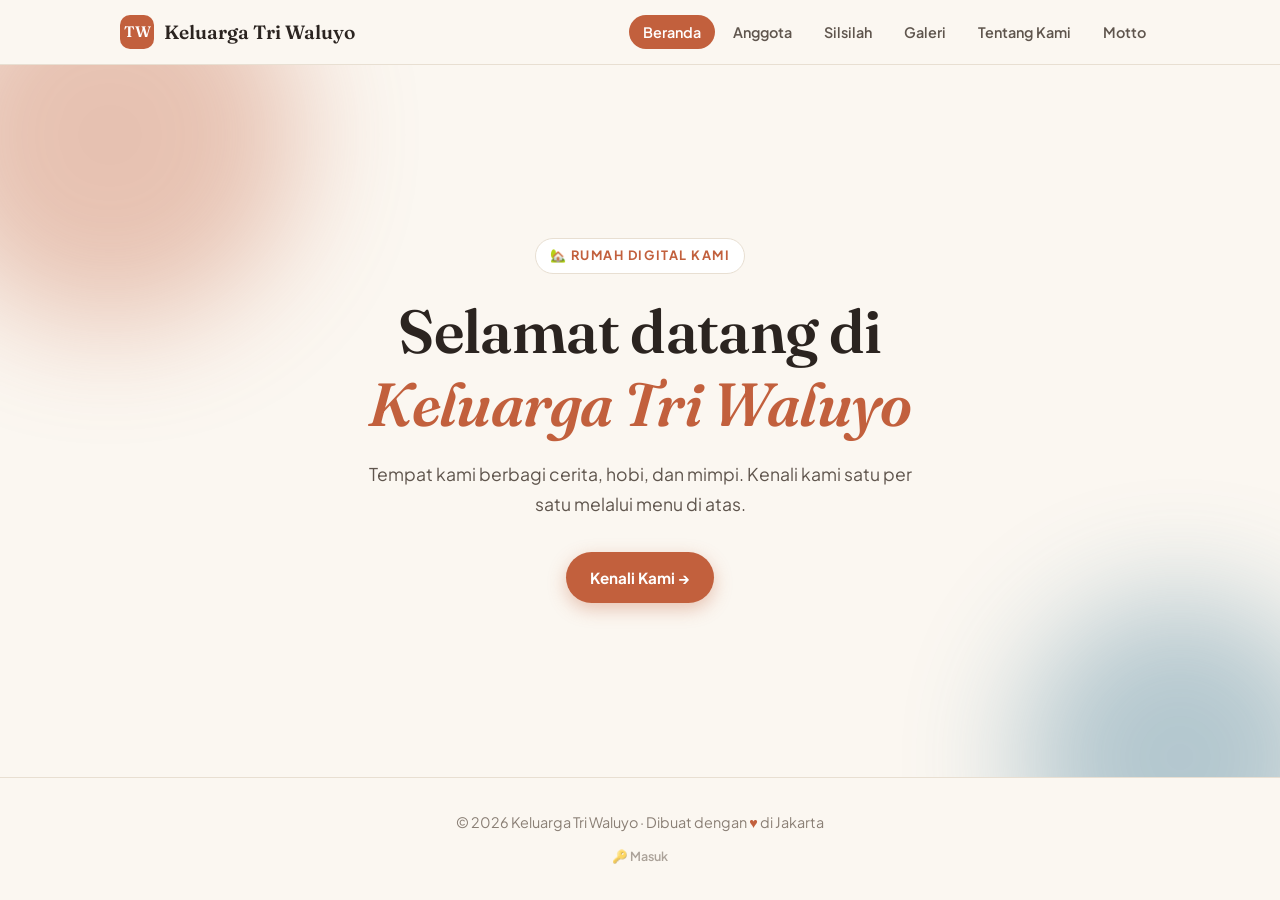
==== index.html @ af6674bd "Add files via upload" ====
<!DOCTYPE html>
<html lang="id">
<head>
    <meta charset="UTF-8">
    <meta name="viewport" content="width=device-width, initial-scale=1.0">
    <title>Keluarga Tri Waluyo</title>
    <meta name="description" content="Rumah digital Keluarga Tri Waluyo — mengenal Ayah, Ibu, Sylda, dan Haidar.">
    <link rel="icon" href="data:image/svg+xml,<svg xmlns='http://www.w3.org/2000/svg' viewBox='0 0 100 100'><text y='.9em' font-size='90'>🏡</text></svg>">
    <link rel="preconnect" href="https://fonts.googleapis.com">
    <link rel="preconnect" href="https://fonts.gstatic.com" crossorigin>
    <link href="https://fonts.googleapis.com/css2?family=Fraunces:ital,opsz,wght@0,9..144,600;1,9..144,500&family=Plus+Jakarta+Sans:wght@400;600;700&display=swap" rel="stylesheet">
    <link rel="stylesheet" href="style.css?v=21">
    <script src="admin.js?v=1"></script>
</head>
<body>

    <nav class="nav">
        <div class="wrap">
            <a href="index.html" class="logo"><span class="logo-mark">TW</span> Keluarga Tri Waluyo</a>
            <ul class="nav-links">
                <li><a href="index.html" class="active" aria-current="page">Beranda</a></li>
                <li><a href="anggota.html">Anggota</a></li>
                <li><a href="silsilah.html">Silsilah</a></li>
                <li><a href="galeri.html">Galeri</a></li>
                <li><a href="tentang.html">Tentang Kami</a></li>
                <li><a href="motto.html">Motto</a></li>
            </ul>
        </div>
    </nav>

    <main class="page">
    <header class="hero">
        <div class="wrap">
            <span class="eyebrow">🏡 Rumah Digital Kami</span>
            <h1>Selamat datang di<br><em>Keluarga Tri Waluyo</em></h1>
            <p>Tempat kami berbagi cerita, hobi, dan mimpi. Kenali kami satu per satu melalui menu di atas.</p>
            <a href="anggota.html" class="btn">Kenali Kami →</a>
        </div>
    </header>
    </main>

    <footer>
        <div class="wrap">
            <p>&copy; 2026 Keluarga Tri Waluyo · Dibuat dengan <span class="heart">♥</span> di Jakarta</p>
        </div>
    </footer>

    <script src="script.js?v=6"></script>
</body>
</html>
---- style.css ----
/* ===== Keluarga Tri Waluyo — gaya bersama untuk semua halaman ===== */

:root {
    --bg: #fbf7f1;
    --bg-alt: #f3ece1;
    --card: #ffffff;
    --ink: #2b2420;
    --ink-soft: #5f554d;
    --muted: #8a7f75;
    --line: #e8dfd2;
    --brand: #c2603d;
    --brand-dark: #9e4a2c;
    --shadow: 0 1px 2px rgba(60, 40, 20, .05), 0 8px 24px rgba(60, 40, 20, .07);
    --shadow-lg: 0 2px 4px rgba(60, 40, 20, .06), 0 20px 40px rgba(60, 40, 20, .12);

    /* Warna khas tiap anggota */
    --ayah: #2f6f8f;
    --ibu: #c2603d;
    --anak1: #7a5bb5;
    --anak2: #3d8b5f;

    --radius: 20px;
    --serif: 'Fraunces', Georgia, serif;
    --sans: 'Plus Jakarta Sans', 'Segoe UI', sans-serif;
}

@media (prefers-color-scheme: dark) {
    :root {
        --bg: #1a1613;
        --bg-alt: #221d19;
        --card: #2a2420;
        --ink: #f3ece4;
        --ink-soft: #cfc4b8;
        --muted: #a0958a;
        --line: #3a322c;
        --brand: #e0825e;
        --brand-dark: #f09a78;
        --shadow: 0 1px 2px rgba(0, 0, 0, .3), 0 8px 24px rgba(0, 0, 0, .25);
        --shadow-lg: 0 2px 4px rgba(0, 0, 0, .3), 0 20px 40px rgba(0, 0, 0, .35);
        --ayah: #6fb3d4;
        --ibu: #e0825e;
        --anak1: #b39ae6;
        --anak2: #74c497;
    }
}

* { margin: 0; padding: 0; box-sizing: border-box; }

html { scroll-behavior: smooth; }

body {
    font-family: var(--sans);
    background: var(--bg);
    color: var(--ink-soft);
    line-height: 1.7;
    -webkit-font-smoothing: antialiased;
    min-height: 100vh; display: flex; flex-direction: column;
}
/* Footer selalu di bawah walau isi halaman pendek */
footer { margin-top: auto; }

img { max-width: 100%; display: block; }
[hidden] { display: none !important; }
a { color: inherit; }

h1, h2, h3 { font-family: var(--serif); color: var(--ink); line-height: 1.2; font-weight: 600; }

.wrap { max-width: 1080px; margin: 0 auto; padding: 0 20px; }

/* ---------- Navigasi ---------- */
.nav {
    position: sticky; top: 0; z-index: 10;
    background: color-mix(in srgb, var(--bg) 85%, transparent);
    backdrop-filter: blur(10px);
    -webkit-backdrop-filter: blur(10px);
    border-bottom: 1px solid var(--line);
}
.nav .wrap { display: flex; align-items: center; justify-content: space-between; height: 64px; gap: 16px; }
.logo { font-family: var(--serif); font-weight: 600; font-size: 1.2rem; color: var(--ink); text-decoration: none; display: flex; align-items: center; gap: 10px; }
.logo-mark {
    width: 34px; height: 34px; border-radius: 10px;
    background: var(--brand); color: #fff;
    display: grid; place-items: center; font-size: .95rem;
}
.nav-links { display: flex; gap: 4px; list-style: none; }
.nav-links a {
    text-decoration: none; font-size: .9rem; font-weight: 600; color: var(--ink-soft);
    padding: 8px 14px; border-radius: 999px; transition: background .2s, color .2s;
}
.nav-links a:hover { background: var(--bg-alt); color: var(--ink); }
.nav-links a.active { background: var(--brand); color: #fff; }
@media (prefers-color-scheme: dark) { .nav-links a.active { color: #1a1613; } }
@media (max-width: 820px) {
    .nav .wrap { flex-wrap: wrap; height: auto; padding-top: 12px; padding-bottom: 10px; gap: 8px; }
    .nav-links { width: 100%; justify-content: space-between; }
    .nav-links a { padding: 6px 10px; font-size: .85rem; }
}

/* ---------- Hero ---------- */
.hero { padding: 88px 0 72px; text-align: center; position: relative; overflow: hidden; }
.hero::before, .hero::after {
    content: ""; position: absolute; border-radius: 50%; filter: blur(60px); opacity: .35; z-index: -1;
}
.hero::before { width: 380px; height: 380px; background: var(--ibu); top: -120px; left: -80px; }
.hero::after { width: 320px; height: 320px; background: var(--ayah); bottom: -140px; right: -60px; }
.eyebrow {
    display: inline-block; font-size: .8rem; font-weight: 700; letter-spacing: .12em; text-transform: uppercase;
    color: var(--brand); background: var(--card); border: 1px solid var(--line);
    padding: 6px 14px; border-radius: 999px; margin-bottom: 22px;
}
.hero h1 { font-size: clamp(2.2rem, 6vw, 3.8rem); margin-bottom: 18px; letter-spacing: -.01em; }
.hero h1 em { font-style: italic; color: var(--brand); }
.hero p { max-width: 560px; margin: 0 auto 32px; font-size: 1.1rem; }

.btn {
    display: inline-flex; align-items: center; gap: 8px;
    background: var(--brand); color: #fff; text-decoration: none; font-weight: 700; font-size: .95rem;
    padding: 13px 24px; border-radius: 999px; transition: transform .2s, background .2s, box-shadow .2s;
    box-shadow: 0 6px 18px color-mix(in srgb, var(--brand) 35%, transparent);
}
.btn:hover { background: var(--brand-dark); transform: translateY(-2px); }
.btn-ghost {
    background: transparent; color: var(--ink); border: 1px solid var(--line); box-shadow: none;
}
.btn-ghost:hover { background: var(--card); }

/* ---------- Halaman per menu ---------- */
.page { flex: 1; display: flex; flex-direction: column; }
.page > section, .page > .hero { flex: 1; }
.page > section { padding: 72px 0; }
.page > section#motto, .page > .hero { display: flex; align-items: center; padding: 96px 0; }
.page > section#motto > .wrap, .page > .hero > .wrap { width: 100%; }
.page > .about { border-bottom: 0; }

/* ---------- Section umum ---------- */
section { padding: 64px 0; }
.section-head { text-align: center; margin-bottom: 44px; }
.section-head h2 { font-size: clamp(1.7rem, 4vw, 2.4rem); margin-bottom: 10px; }
.section-head p { max-width: 520px; margin: 0 auto; }

/* ---------- Kartu anggota ---------- */
.members { display: grid; grid-template-columns: repeat(4, 1fr); gap: 20px; }
@media (max-width: 960px) { .members { grid-template-columns: repeat(2, 1fr); } }
@media (max-width: 520px) { .members { grid-template-columns: 1fr; } }
.member {
    --c: var(--brand);
    background: var(--card); border: 1px solid var(--line); border-radius: var(--radius);
    padding: 30px 22px 26px; text-align: center; text-decoration: none;
    box-shadow: var(--shadow); transition: transform .25s, box-shadow .25s;
    position: relative; overflow: hidden; display: flex; flex-direction: column; align-items: center;
}
.member::before {
    content: ""; position: absolute; inset: 0 0 auto 0; height: 86px;
    background: color-mix(in srgb, var(--c) 14%, transparent);
}
.member:hover { transform: translateY(-6px); box-shadow: var(--shadow-lg); }
.member.ayah { --c: var(--ayah); }
.member.ibu { --c: var(--ibu); }
.member.anak1 { --c: var(--anak1); }
.member.anak2 { --c: var(--anak2); }

.avatar {
    position: relative; width: 104px; height: 104px; border-radius: 50%;
    background: color-mix(in srgb, var(--c) 22%, var(--card));
    border: 4px solid var(--card); box-shadow: 0 0 0 2px var(--c);
    display: grid; place-items: center; font-size: 2.8rem; overflow: hidden; margin-bottom: 18px;
}
.avatar img { width: 100%; height: 100%; object-fit: cover; object-position: top; }
.role {
    font-size: .75rem; font-weight: 700; letter-spacing: .1em; text-transform: uppercase;
    color: var(--c); margin-bottom: 6px;
}
.member h3 { font-size: 1.2rem; margin-bottom: 10px; }
.member p { font-size: .9rem; margin-bottom: 18px; flex: 1; }
.member .more { font-size: .88rem; font-weight: 700; color: var(--c); }
.member:hover .more { text-decoration: underline; }

/* ---------- Tentang & nilai ---------- */
.about { background: var(--bg-alt); border-top: 1px solid var(--line); border-bottom: 1px solid var(--line); }
.values { display: grid; grid-template-columns: repeat(auto-fit, minmax(220px, 1fr)); gap: 20px; }
.value {
    background: var(--card); border: 1px solid var(--line); border-radius: var(--radius);
    padding: 26px; box-shadow: var(--shadow);
}
.value .ico { font-size: 1.8rem; margin-bottom: 12px; }
.value h3 { font-size: 1.15rem; margin-bottom: 6px; }
.value p { font-size: .93rem; }

/* ---------- Kutipan ---------- */
.quote {
    max-width: 760px; margin: 0 auto; text-align: center;
}
.quote blockquote {
    font-family: var(--serif); font-style: italic; color: var(--ink);
    font-size: clamp(1.4rem, 3.5vw, 2rem); line-height: 1.4;
}
.quote blockquote::before { content: "“"; display: block; font-size: 4rem; line-height: .6; color: var(--brand); margin-bottom: 8px; }
.quote cite { display: block; margin-top: 16px; font-style: normal; font-weight: 600; color: var(--muted); }

/* ---------- Footer ---------- */
footer { border-top: 1px solid var(--line); padding: 32px 0; text-align: center; font-size: .9rem; color: var(--muted); }
footer .heart { color: var(--brand); }

/* ---------- Halaman profil ---------- */
.profile-hero { padding: 48px 0 0; }
.back {
    display: inline-flex; align-items: center; gap: 6px; text-decoration: none;
    font-weight: 600; font-size: .9rem; color: var(--muted); margin-bottom: 28px;
}
.back:hover { color: var(--ink); }

.profile {
    --c: var(--brand);
    background: var(--card); border: 1px solid var(--line); border-radius: 28px;
    box-shadow: var(--shadow-lg); overflow: hidden;
    display: grid; grid-template-columns: 320px 1fr;
}
.profile.ayah { --c: var(--ayah); }
.profile.ibu { --c: var(--ibu); }
.profile.anak1 { --c: var(--anak1); }
.profile.anak2 { --c: var(--anak2); }

.profile-side {
    background: color-mix(in srgb, var(--c) 14%, var(--card));
    padding: 40px 28px; text-align: center;
    display: flex; flex-direction: column; align-items: center; justify-content: center;
}
.profile-side .avatar { width: 180px; height: 180px; font-size: 5rem; margin-bottom: 22px; }
.profile-side h1 { font-size: 1.6rem; margin-bottom: 8px; }
.tag {
    display: inline-block; background: var(--c); color: #fff; font-size: .78rem; font-weight: 700;
    letter-spacing: .08em; text-transform: uppercase; padding: 5px 14px; border-radius: 999px;
}
@media (prefers-color-scheme: dark) { .tag { color: #1a1613; } }

.profile-main { padding: 40px; }
.profile-main h2 { font-size: 1.3rem; margin-bottom: 18px; }
.facts { list-style: none; display: grid; gap: 14px; margin-bottom: 30px; }
.facts li {
    display: grid; grid-template-columns: 44px 1fr; gap: 14px; align-items: start;
    padding: 14px; border-radius: 14px; background: var(--bg);
    border: 1px solid var(--line);
}
.facts .fi {
    width: 44px; height: 44px; border-radius: 12px; display: grid; place-items: center; font-size: 1.3rem;
    background: color-mix(in srgb, var(--c) 16%, var(--card));
}
.facts strong { display: block; color: var(--ink); font-size: .8rem; letter-spacing: .06em; text-transform: uppercase; margin-bottom: 2px; }
.facts span { font-size: .97rem; }

.chips { display: flex; flex-wrap: wrap; gap: 8px; margin-bottom: 30px; }
.chip {
    font-size: .88rem; font-weight: 600; padding: 7px 14px; border-radius: 999px;
    border: 1px solid color-mix(in srgb, var(--c) 40%, var(--line));
    color: var(--ink); background: color-mix(in srgb, var(--c) 8%, var(--card));
}

.profile-quote {
    border-left: 4px solid var(--c); padding: 6px 0 6px 18px;
    font-family: var(--serif); font-style: italic; font-size: 1.15rem; color: var(--ink);
}

/* Navigasi antar profil */
.siblings { padding: 40px 0 64px; }
.siblings h2 { font-size: 1.1rem; text-align: center; margin-bottom: 18px; }
.sib-list { display: flex; flex-wrap: wrap; justify-content: center; gap: 12px; }
.sib {
    --c: var(--brand);
    display: flex; align-items: center; gap: 10px; text-decoration: none;
    background: var(--card); border: 1px solid var(--line); border-radius: 999px;
    padding: 6px 18px 6px 6px; font-weight: 600; font-size: .9rem; color: var(--ink);
    transition: border-color .2s, transform .2s;
}
.sib:hover { border-color: var(--c); transform: translateY(-2px); }
.sib .mini {
    width: 36px; height: 36px; border-radius: 50%; display: grid; place-items: center; overflow: hidden;
    background: color-mix(in srgb, var(--c) 20%, var(--card)); font-size: 1.1rem;
}
.sib .mini img { width: 100%; height: 100%; object-fit: cover; object-position: top; }
.sib.ayah { --c: var(--ayah); }
.sib.ibu { --c: var(--ibu); }
.sib.anak1 { --c: var(--anak1); }
.sib.anak2 { --c: var(--anak2); }

@media (max-width: 760px) {
    .profile { grid-template-columns: 1fr; }
    .profile-main { padding: 28px 22px; }
    .profile-side { padding: 36px 22px; }
    .profile-side .avatar { width: 150px; height: 150px; }
}

/* Animasi muncul */
.reveal { opacity: 0; transform: translateY(18px); transition: opacity .6s ease, transform .6s ease; }
.reveal.show { opacity: 1; transform: none; }
@media (prefers-reduced-motion: reduce) {
    .reveal { opacity: 1; transform: none; transition: none; }
    html { scroll-behavior: auto; }
}

/* ---------- Galeri ---------- */
.gallery { display: grid; grid-template-columns: repeat(auto-fill, minmax(280px, 1fr)); gap: 22px; }
.photo {
    background: var(--card); border: 1px solid var(--line); border-radius: var(--radius);
    overflow: hidden; box-shadow: var(--shadow); cursor: zoom-in;
    transition: transform .25s, box-shadow .25s;
}
.photo:hover { transform: translateY(-4px); box-shadow: var(--shadow-lg); }
.photo img { width: 100%; aspect-ratio: 4 / 3; object-fit: cover; background: var(--bg-alt); }
.photo figcaption { padding: 16px 18px 18px; display: grid; gap: 4px; }
.photo strong { font-family: var(--serif); font-size: 1.15rem; color: var(--ink); font-weight: 600; }
.photo .when { font-size: .85rem; font-weight: 600; color: var(--brand); }
.photo .story { font-size: .92rem; }

/* Foto belum diunggah */
.photo.kosong { cursor: default; }
.photo.kosong img { display: none; }
.photo.kosong::before {
    content: "📷  Foto belum diunggah"; display: grid; place-items: center;
    aspect-ratio: 4 / 3; font-size: .9rem; font-weight: 600; color: var(--muted);
    background: repeating-linear-gradient(45deg, var(--bg-alt) 0 12px, var(--bg) 12px 24px);
    border-bottom: 1px solid var(--line);
}

/* Lightbox */
.lightbox {
    position: fixed; inset: 0; z-index: 50; background: rgba(15, 12, 10, .92);
    display: flex; align-items: center; justify-content: center; gap: 12px; padding: 20px;
}
.lightbox[hidden] { display: none; }
.lightbox figure { max-width: min(1000px, 100%); text-align: center; }
.lightbox img { max-height: 78vh; width: auto; margin: 0 auto; border-radius: 12px; }
.lightbox figcaption { color: #f3ece4; margin-top: 14px; font-size: .95rem; }
.lightbox figcaption strong { font-family: var(--serif); font-size: 1.2rem; display: block; }
.lightbox button {
    background: rgba(255, 255, 255, .12); color: #fff; border: 0; cursor: pointer;
    width: 44px; height: 44px; border-radius: 50%; font-size: 1.5rem; line-height: 1; flex-shrink: 0;
}
.lightbox button:hover { background: rgba(255, 255, 255, .25); }
.lightbox .lb-close { position: absolute; top: 16px; right: 16px; font-size: 1.1rem; }
@media (max-width: 640px) {
    .lightbox .lb-prev, .lightbox .lb-next { position: absolute; bottom: 20px; }
    .lightbox .lb-prev { left: calc(50% - 56px); }
    .lightbox .lb-next { right: calc(50% - 56px); }
}

/* Menu HP: 5 menu, bisa digeser ke samping bila tidak muat */
.logo, .nav-links a { white-space: nowrap; }
@media (max-width: 820px) {
    .nav-links { overflow-x: auto; justify-content: flex-start; scrollbar-width: none; }
    .nav-links::-webkit-scrollbar { display: none; }
    .nav-links a { white-space: nowrap; }
}
@media (max-width: 420px) {
    .nav .wrap { padding-left: 14px; padding-right: 14px; }
    .nav-links { justify-content: space-between; gap: 0; }
    .nav-links a { padding: 6px 7px; font-size: .78rem; }
}

/* ---------- Tambah foto galeri ---------- */
.gallery-bar { display: flex; justify-content: center; margin: -16px 0 32px; }
.gallery-bar .btn { border: 0; cursor: pointer; font-family: inherit; }
.gallery-empty {
    text-align: center; padding: 48px 20px; border: 2px dashed var(--line); border-radius: var(--radius);
    color: var(--muted);
}
.modal {
    position: fixed; inset: 0; z-index: 60; background: rgba(15, 12, 10, .7);
    display: flex; align-items: flex-start; justify-content: center; padding: 32px 16px; overflow-y: auto;
}
.modal[hidden] { display: none; }
.modal-card {
    position: relative; width: 100%; max-width: 520px; background: var(--card); color: var(--ink-soft);
    border: 1px solid var(--line); border-radius: var(--radius); padding: 28px 24px 24px;
    box-shadow: var(--shadow-lg); display: grid; gap: 14px;
}
.modal-card h2 { font-size: 1.4rem; margin-bottom: 4px; }
.modal-x {
    position: absolute; top: 14px; right: 14px; width: 36px; height: 36px; border-radius: 50%;
    border: 0; background: var(--bg-alt); color: var(--ink); cursor: pointer; font-size: 1rem;
}
.modal-card label { display: grid; gap: 6px; font-size: .85rem; font-weight: 600; color: var(--ink); }
.modal-card input, .modal-card textarea {
    font: inherit; font-weight: 400; font-size: .95rem; color: var(--ink);
    background: var(--bg); border: 1px solid var(--line); border-radius: 12px; padding: 10px 12px; width: 100%;
}
.modal-card input:focus, .modal-card textarea:focus { outline: 2px solid var(--brand); outline-offset: 1px; border-color: transparent; }
.modal-card textarea { resize: vertical; }
.row2 { display: grid; grid-template-columns: 1fr 1fr; gap: 12px; }
@media (max-width: 420px) { .row2 { grid-template-columns: 1fr; } }

.pick {
    position: relative; display: grid !important; place-items: center; min-height: 170px; cursor: pointer;
    border: 2px dashed var(--line); border-radius: 14px; background: var(--bg); overflow: hidden;
    color: var(--muted) !important; transition: border-color .2s;
}
.pick:hover { border-color: var(--brand); }
.pick input { position: absolute; inset: 0; opacity: 0; cursor: pointer; }
.pick img { width: 100%; max-height: 280px; object-fit: contain; }

.modal-card details { border: 1px solid var(--line); border-radius: 12px; padding: 10px 12px; background: var(--bg); }
.modal-card summary { cursor: pointer; font-size: .88rem; font-weight: 600; color: var(--ink); }
#kunci-status { font-weight: 400; color: var(--muted); }
.modal-card details[open] { display: grid; gap: 8px; }
.hint { font-size: .82rem; color: var(--muted); }
.link { background: none; border: 0; color: var(--brand); font: inherit; font-size: .82rem; cursor: pointer; justify-self: start; padding: 0; }

.pesan { font-size: .88rem; min-height: 1.2em; }
.pesan.error { color: #d9534f; }
.modal-actions { display: flex; justify-content: flex-end; gap: 10px; }
.modal-actions .btn { border: 0; cursor: pointer; font-family: inherit; }
.modal-actions .btn-ghost { border: 1px solid var(--line); }
.btn:disabled { opacity: .6; cursor: wait; transform: none; }

/* ---------- Album & unggah banyak foto ---------- */
.photo .cover { position: relative; }
.photo .count {
    position: absolute; right: 10px; bottom: 10px; background: rgba(15, 12, 10, .75); color: #fff;
    font-size: .78rem; font-weight: 700; padding: 4px 10px; border-radius: 999px;
}
.lightbox.single .lb-prev, .lightbox.single .lb-next { visibility: hidden; }
.lb-num { display: inline-block; margin-left: 8px; padding: 1px 8px; border-radius: 999px; background: rgba(255, 255, 255, .15); font-size: .8rem; }

.modal-card select {
    font: inherit; font-weight: 400; font-size: .95rem; color: var(--ink);
    background: var(--bg); border: 1px solid var(--line); border-radius: 12px; padding: 10px 12px; width: 100%;
}
.info-baru { display: grid; gap: 14px; }
.pick { text-align: center; }
.pick small { font-weight: 400; color: var(--muted); }
.pick.kecil { min-height: 54px; }
.thumbs { display: grid; grid-template-columns: repeat(auto-fill, minmax(78px, 1fr)); gap: 8px; }
.thumbs:empty { display: none; }
.thumb { position: relative; aspect-ratio: 1; border-radius: 10px; overflow: hidden; background: var(--bg-alt); }
.thumb img { width: 100%; height: 100%; object-fit: cover; }
.thumb button {
    position: absolute; top: 4px; right: 4px; width: 24px; height: 24px; border-radius: 50%; border: 0;
    background: rgba(15, 12, 10, .7); color: #fff; font-size: .7rem; cursor: pointer;
}
.thumb span {
    position: absolute; left: 4px; bottom: 4px; background: var(--brand); color: #fff;
    font-size: .65rem; font-weight: 700; padding: 1px 6px; border-radius: 999px;
}
#progres { width: 100%; height: 8px; accent-color: var(--brand); }

/* Tombol hapus di tampilan album */
.lb-tools { display: flex; justify-content: center; gap: 8px; margin-top: 12px; flex-wrap: wrap; }
.lightbox .lb-tools button {
    width: auto; height: auto; border-radius: 999px; padding: 7px 14px;
    font: 600 .82rem var(--sans); background: rgba(217, 83, 79, .2); color: #ffb4b0;
}
.lightbox .lb-tools button:hover { background: rgba(217, 83, 79, .4); color: #fff; }
.lightbox .lb-tools button:disabled { opacity: .5; cursor: wait; }

/* ---------- Ganti foto profil ---------- */
.ganti-foto {
    margin-top: 14px; font: 600 .82rem var(--sans); color: var(--ink-soft); cursor: pointer;
    background: color-mix(in srgb, var(--card) 70%, transparent); border: 1px solid var(--line);
    padding: 6px 14px; border-radius: 999px; transition: border-color .2s, color .2s;
}
.ganti-foto:hover { border-color: var(--c); color: var(--ink); }
.crop { display: grid; place-items: center; }
.crop canvas {
    width: 260px; height: 260px; max-width: 100%; border-radius: 50%; cursor: grab; touch-action: none;
    box-shadow: 0 0 0 4px var(--card), 0 0 0 6px var(--brand);
}
.crop canvas:active { cursor: grabbing; }
.zoom:not([hidden]) { display: flex !important; align-items: center; gap: 10px; }
.zoom input { flex: 1; accent-color: var(--brand); padding: 0; border: 0; background: none; }
.kunci-status { font-weight: 400; color: var(--muted); }

/* Menu HP: 6 menu dibuat 2 baris */
@media (max-width: 520px) {
    .nav-links { flex-wrap: wrap; justify-content: center; overflow: visible; gap: 2px 0; }
    .nav-links li { flex: 0 0 33.333%; text-align: center; }
    .nav-links a { display: block; }
}

/* ---------- Silsilah: pohon keturunan ---------- */
.tree-bar { display: grid; justify-items: center; gap: 8px; margin: -12px 0 28px; }
.tree-bar .btn { cursor: pointer; font-family: inherit; }
.tree-bar .btn[aria-pressed="true"] { background: var(--brand); color: #fff; border-color: transparent; }
.ft-blok { margin-bottom: 36px; }
.ft-blok h3 { text-align: center; font-size: 1.15rem; margin-bottom: 4px; }
.ft-scroll { overflow-x: auto; padding: 16px 4px 8px; -webkit-overflow-scrolling: touch; }

/* Garis pohon (ul/li): semua garis tegak tepat di tengah (50% - 1px) */
.ft, .ft ul { --tl: color-mix(in srgb, var(--brand) 45%, var(--line)); list-style: none; display: flex; justify-content: center; }
.ft { min-width: max-content; margin: 0 auto; }
.ft ul { padding-top: 24px; position: relative; }
.ft ul::before { content: ""; position: absolute; top: 0; left: calc(50% - 1px); height: 24px; border-left: 2px solid var(--tl); }
.ft li { position: relative; padding: 24px 8px 0; display: flex; flex-direction: column; align-items: center; }
.ft li::before, .ft li::after {
    content: ""; position: absolute; top: 0; height: 24px; border-top: 2px solid var(--tl);
}
.ft li::before { left: 0; right: calc(50% - 1px); }
.ft li::after { left: calc(50% - 1px); right: 0; border-left: 2px solid var(--tl); }
/* Anak pertama & terakhir: garis mendatar hanya ke arah tengah */
.ft li:first-child::before, .ft li:last-child::after { border: 0; }
.ft li:last-child::before { border-right: 2px solid var(--tl); border-top-right-radius: 8px; }
.ft li:first-child::after { border-top-left-radius: 8px; }
/* Anak tunggal: cukup satu garis lurus dari atas */
.ft li:only-child { padding-top: 0; }
.ft li:only-child::before, .ft li:only-child::after { display: none; }
.ft > li { padding-top: 0; }
.ft > li::before, .ft > li::after { display: none; }

.fam {
    display: flex; align-items: center; gap: 4px; padding: 6px;
    background: var(--bg-alt); border: 1px solid var(--line); border-radius: 18px; position: relative; z-index: 1;
}
.fam-ring { font-size: .85rem; }
.pc {
    width: 116px; display: flex; flex-direction: column; align-items: center; gap: 2px; padding: 10px 6px;
    background: var(--card); border: 1px solid var(--line); border-radius: 14px; cursor: pointer;
    font-family: inherit; color: inherit; transition: transform .15s, border-color .15s;
}
.pc:hover { transform: translateY(-2px); border-color: var(--brand); }
.pc-ava {
    width: 52px; height: 52px; border-radius: 50%; overflow: hidden; display: grid; place-items: center; font-size: 1.5rem;
    margin-bottom: 4px; background: color-mix(in srgb, var(--c) 18%, var(--card)); box-shadow: 0 0 0 2px var(--c);
}
.pc-l { --c: var(--ayah); } .pc-p { --c: var(--ibu); }
.pc-ava img { width: 100%; height: 100%; object-fit: cover; object-position: top; }
.pc-nama { font-family: var(--serif); font-weight: 600; color: var(--ink); font-size: .85rem; line-height: 1.25; text-align: center; }
.pc-ket { font-size: .7rem; color: var(--muted); text-align: center; line-height: 1.3; }
body.kelola .pc { border-style: dashed; border-color: var(--brand); }

/* Detail & formulir */
.detail-card { text-align: center; justify-items: center; }
.detail-ava {
    width: 140px; height: 140px; border-radius: 50%; overflow: hidden; display: grid; place-items: center;
    font-size: 4rem; background: var(--bg-alt); box-shadow: 0 0 0 4px var(--card), 0 0 0 6px var(--brand);
}
.detail-ava img { width: 100%; height: 100%; object-fit: cover; object-position: top; }
.d-ket { color: var(--muted); margin-top: -8px; }
.d-ket:empty { display: none; }
.d-rel { list-style: none; display: grid; gap: 4px; font-size: .92rem; }
.d-rel strong { color: var(--ink); margin-right: 4px; }
.d-rel .link { font-size: .92rem; }
.d-aksi { display: flex; flex-wrap: wrap; justify-content: center; gap: 8px; padding-top: 6px; border-top: 1px solid var(--line); width: 100%; }
.d-aksi .btn { padding: 8px 14px; font-size: .85rem; cursor: pointer; font-family: inherit; }
.d-aksi .hapus { color: #d9534f; }
.foto-pick { display: flex !important; align-items: center; gap: 14px; min-height: 0; padding: 12px; text-align: left; }
.foto-prev {
    width: 64px; height: 64px; border-radius: 50%; overflow: hidden; display: grid; place-items: center; font-size: 1.6rem;
    background: var(--bg-alt); flex-shrink: 0;
}
.foto-prev img { width: 100%; height: 100%; object-fit: cover; object-position: top; }
@media (max-width: 520px) { .pc { width: 100px; } .pc-ava { width: 44px; height: 44px; } }
/* Pohon lebar memakai seluruh lebar layar */
.ft-scroll { width: 100vw; margin-left: calc(50% - 50vw); padding-left: 16px; padding-right: 16px; }
.ft-geser { text-align: center; font-size: .78rem; color: var(--muted); margin-top: 2px; }
.page { overflow-x: clip; }

/* Status pernikahan & almarhum di silsilah */
.pc { position: relative; }
.pc-tag {
    position: absolute; top: -9px; left: 50%; transform: translateX(-50%); white-space: nowrap;
    font-size: .62rem; font-weight: 700; letter-spacing: .03em; padding: 1px 8px; border-radius: 999px;
    background: var(--c); color: #fff;
}
@media (prefers-color-scheme: dark) { .pc-tag { color: #1a1613; } }
.pc-tag-cerai { background: var(--muted); }
.pc-wafat { font-size: .68rem; font-weight: 600; color: var(--muted); }
.pc-alm .pc-ava { filter: grayscale(.85); opacity: .85; }
.pc-alm .pc-ava { box-shadow: 0 0 0 2px var(--muted); }
.fam-nikah { background: transparent; border-style: dashed; }
.d-rel small { color: var(--muted); }

.modal-card fieldset.f-nikah { border: 1px solid var(--line); border-radius: 14px; padding: 8px 12px 12px; display: grid; gap: 8px; }
.modal-card .f-nikah legend { font-size: .85rem; font-weight: 600; color: var(--ink); padding: 0 6px; }
.nikah-baris { display: grid; grid-template-columns: 1fr auto auto; gap: 8px; align-items: center; }
.nikah-nama { font-size: .9rem; color: var(--ink); overflow: hidden; text-overflow: ellipsis; white-space: nowrap; }
.modal-card .nikah-baris select { width: auto; padding: 8px 10px; }
.modal-card .nikah-ke { display: flex !important; align-items: center; gap: 4px; font-weight: 400; color: var(--muted); }
.modal-card .nikah-ke input { width: 56px; padding: 8px; }

/* Foto berjalan di sampul album */
.photo .cover { aspect-ratio: 4 / 3; overflow: hidden; background: var(--bg-alt); }
.photo .cover .slide {
    position: absolute; inset: 0; width: 100%; height: 100%; aspect-ratio: auto; object-fit: cover;
    opacity: 0; transition: opacity .9s ease, transform 4s ease;
}
.photo .cover .slide.on { opacity: 1; }
.photo .cover.berjalan .slide.on { transform: scale(1.04); }
.photo .dots {
    position: absolute; left: 12px; bottom: 14px; display: flex; gap: 5px; z-index: 1;
}
.photo .dots i { width: 6px; height: 6px; border-radius: 50%; background: rgba(255, 255, 255, .5); transition: background .3s, width .3s; }
.photo .dots i.on { background: #fff; width: 16px; border-radius: 999px; }
.photo .count { z-index: 1; }
@media (prefers-reduced-motion: reduce) { .photo .cover .slide { transition: none; } .photo .cover.berjalan .slide.on { transform: none; } }

/* Ubah profil */
.profil-aksi { display: flex; flex-wrap: wrap; justify-content: center; gap: 8px; margin-top: 6px; }
.facts .kosong { color: var(--muted); font-style: italic; }
.modal-card fieldset.f-fakta { border: 1px solid var(--line); border-radius: 14px; padding: 8px 12px 12px; display: grid; gap: 8px; }
.modal-card .f-fakta legend { font-size: .85rem; font-weight: 600; color: var(--ink); padding: 0 6px; }
.fakta-isi { display: grid; gap: 8px; }
.fakta-baris { display: grid; grid-template-columns: 44px 1.3fr 1.7fr 30px; gap: 6px; align-items: center; }
.modal-card .fakta-baris input { padding: 8px 10px; }
.modal-card .fakta-baris input[data-f=ikon] { text-align: center; padding: 8px 4px; }
.fakta-baris button { width: 30px; height: 30px; border-radius: 50%; border: 0; background: var(--bg-alt); color: var(--muted); cursor: pointer; }
.fakta-baris button:hover { color: #d9534f; }
@media (max-width: 520px) {
    .fakta-baris { grid-template-columns: 44px 1fr 30px; padding-bottom: 8px; border-bottom: 1px dashed var(--line); }
    .fakta-baris button { grid-row: 1; grid-column: 3; }
    .fakta-baris input[data-f=isi] { grid-column: 1 / -1; }
}

/* Mode keluarga: tombol ubah/tambah hanya untuk perangkat yang sudah masuk */
html:not(.admin) .khusus-admin { display: none !important; }
.kunci-link {
    margin-top: 10px; background: none; border: 0; font: 600 .78rem var(--sans); color: var(--muted);
    cursor: pointer; opacity: .7; padding: 4px 8px; border-radius: 999px;
}
.kunci-link:hover { opacity: 1; color: var(--ink); background: var(--bg-alt); }
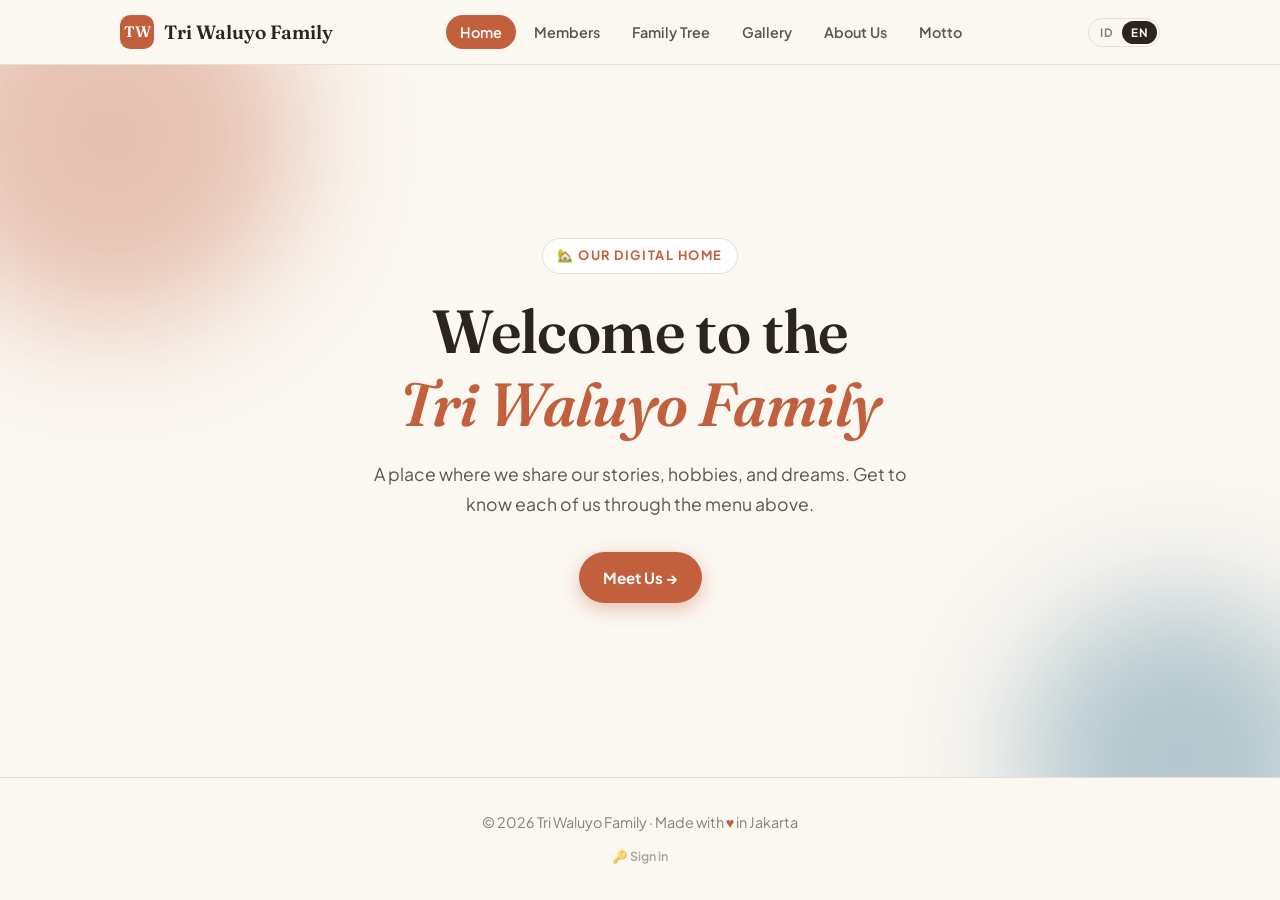
==== commit b2caebfc: "Add files via upload" ====
--- a/index.html
+++ b/index.html
@@ -9,7 +9,8 @@
     <link rel="preconnect" href="https://fonts.googleapis.com">
     <link rel="preconnect" href="https://fonts.gstatic.com" crossorigin>
     <link href="https://fonts.googleapis.com/css2?family=Fraunces:ital,opsz,wght@0,9..144,600;1,9..144,500&family=Plus+Jakarta+Sans:wght@400;600;700&display=swap" rel="stylesheet">
-    <link rel="stylesheet" href="style.css?v=21">
+    <link rel="stylesheet" href="style.css?v=22">
+    <script src="i18n.js?v=3"></script>
     <script src="admin.js?v=1"></script>
 </head>
 <body>
--- a/style.css
+++ b/style.css
@@ -615,3 +615,16 @@
     cursor: pointer; opacity: .7; padding: 4px 8px; border-radius: 999px;
 }
 .kunci-link:hover { opacity: 1; color: var(--ink); background: var(--bg-alt); }
+
+/* Pilihan bahasa ID / EN */
+.pilih-bahasa { display: flex; border: 1px solid var(--line); border-radius: 999px; padding: 2px; flex-shrink: 0; }
+.pilih-bahasa button {
+    font: 700 .72rem var(--sans); letter-spacing: .04em; color: var(--muted); background: none; border: 0;
+    padding: 4px 9px; border-radius: 999px; cursor: pointer;
+}
+.pilih-bahasa button.on { background: var(--ink); color: var(--bg); }
+@media (max-width: 820px) {
+    .nav .logo { margin-right: auto; }
+    .pilih-bahasa { order: 1; }
+    .nav-links { order: 2; }
+}
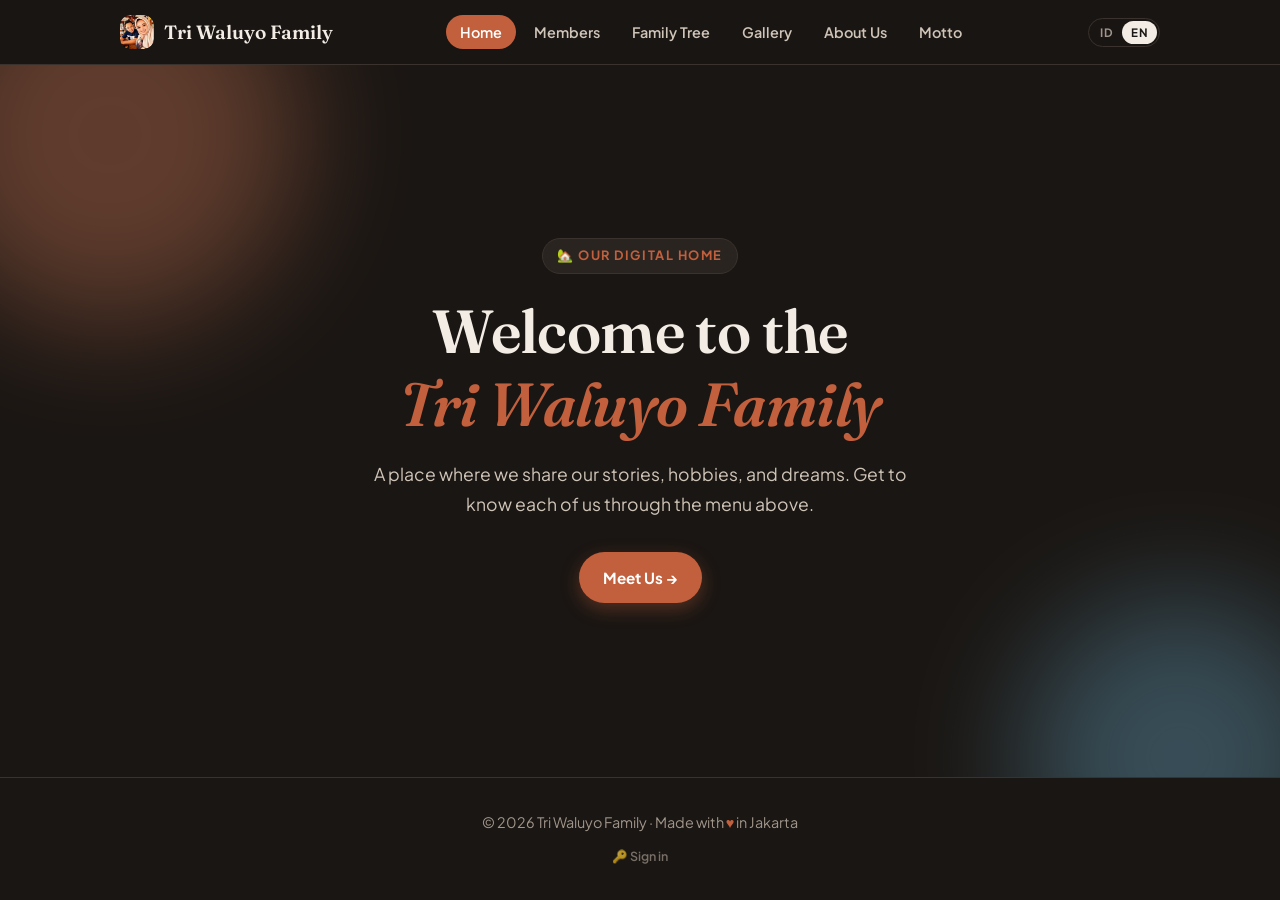
==== commit 768a3fe2: "Add files via upload" ====
--- a/index.html
+++ b/index.html
@@ -9,9 +9,11 @@
     <link rel="preconnect" href="https://fonts.googleapis.com">
     <link rel="preconnect" href="https://fonts.gstatic.com" crossorigin>
     <link href="https://fonts.googleapis.com/css2?family=Fraunces:ital,opsz,wght@0,9..144,600;1,9..144,500&family=Plus+Jakarta+Sans:wght@400;600;700&display=swap" rel="stylesheet">
-    <link rel="stylesheet" href="style.css?v=22">
-    <script src="i18n.js?v=3"></script>
+    <link rel="stylesheet" href="style.css?v=28">
+    <script src="i18n.js?v=8"></script>
     <script src="admin.js?v=1"></script>
+    <script src="github.js?v=2"></script>
+    <script src="pengaturan.js?v=2"></script>
 </head>
 <body>
 
--- a/style.css
+++ b/style.css
@@ -18,7 +18,11 @@
     --ibu: #c2603d;
     --anak1: #7a5bb5;
     --anak2: #3d8b5f;
-
+    --w5: #b83d6e;
+    --w6: #a07818;
+    --w7: #1f7a74;
+
+    --on-brand: #fff;   /* warna teks di atas warna utama / warna anggota */
     --radius: 20px;
     --serif: 'Fraunces', Georgia, serif;
     --sans: 'Plus Jakarta Sans', 'Segoe UI', sans-serif;
@@ -41,6 +45,10 @@
         --ibu: #e0825e;
         --anak1: #b39ae6;
         --anak2: #74c497;
+        --w5: #ec8fb4;
+        --w6: #e3bd5c;
+        --w7: #6cc9c0;
+        --on-brand: #1a1613;
     }
 }
 
@@ -79,7 +87,7 @@
 .logo { font-family: var(--serif); font-weight: 600; font-size: 1.2rem; color: var(--ink); text-decoration: none; display: flex; align-items: center; gap: 10px; }
 .logo-mark {
     width: 34px; height: 34px; border-radius: 10px;
-    background: var(--brand); color: #fff;
+    background: var(--brand); color: var(--on-brand);
     display: grid; place-items: center; font-size: .95rem;
 }
 .nav-links { display: flex; gap: 4px; list-style: none; }
@@ -88,8 +96,7 @@
     padding: 8px 14px; border-radius: 999px; transition: background .2s, color .2s;
 }
 .nav-links a:hover { background: var(--bg-alt); color: var(--ink); }
-.nav-links a.active { background: var(--brand); color: #fff; }
-@media (prefers-color-scheme: dark) { .nav-links a.active { color: #1a1613; } }
+.nav-links a.active { background: var(--brand); color: var(--on-brand); }
 @media (max-width: 820px) {
     .nav .wrap { flex-wrap: wrap; height: auto; padding-top: 12px; padding-bottom: 10px; gap: 8px; }
     .nav-links { width: 100%; justify-content: space-between; }
@@ -114,7 +121,7 @@
 
 .btn {
     display: inline-flex; align-items: center; gap: 8px;
-    background: var(--brand); color: #fff; text-decoration: none; font-weight: 700; font-size: .95rem;
+    background: var(--brand); color: var(--on-brand); text-decoration: none; font-weight: 700; font-size: .95rem;
     padding: 13px 24px; border-radius: 999px; transition: transform .2s, background .2s, box-shadow .2s;
     box-shadow: 0 6px 18px color-mix(in srgb, var(--brand) 35%, transparent);
 }
@@ -139,9 +146,11 @@
 .section-head p { max-width: 520px; margin: 0 auto; }
 
 /* ---------- Kartu anggota ---------- */
-.members { display: grid; grid-template-columns: repeat(4, 1fr); gap: 20px; }
-@media (max-width: 960px) { .members { grid-template-columns: repeat(2, 1fr); } }
-@media (max-width: 520px) { .members { grid-template-columns: 1fr; } }
+/* Kartu berukuran sama per kolom; baris yang tidak penuh (mis. 2 dari 4) berada di tengah */
+.members { display: flex; flex-wrap: wrap; justify-content: center; gap: 20px; }
+.members > .member { flex: 0 1 calc((100% - 60px) / 4); }
+@media (max-width: 960px) { .members > .member { flex-basis: calc((100% - 20px) / 2); } }
+@media (max-width: 520px) { .members > .member { flex-basis: 100%; } }
 .member {
     --c: var(--brand);
     background: var(--card); border: 1px solid var(--line); border-radius: var(--radius);
@@ -228,10 +237,9 @@
 .profile-side .avatar { width: 180px; height: 180px; font-size: 5rem; margin-bottom: 22px; }
 .profile-side h1 { font-size: 1.6rem; margin-bottom: 8px; }
 .tag {
-    display: inline-block; background: var(--c); color: #fff; font-size: .78rem; font-weight: 700;
+    display: inline-block; background: var(--c); color: var(--on-brand); font-size: .78rem; font-weight: 700;
     letter-spacing: .08em; text-transform: uppercase; padding: 5px 14px; border-radius: 999px;
 }
-@media (prefers-color-scheme: dark) { .tag { color: #1a1613; } }
 
 .profile-main { padding: 40px; }
 .profile-main h2 { font-size: 1.3rem; margin-bottom: 18px; }
@@ -298,7 +306,11 @@
 }
 
 /* ---------- Galeri ---------- */
-.gallery { display: grid; grid-template-columns: repeat(auto-fill, minmax(280px, 1fr)); gap: 22px; }
+/* Album berukuran sama per kolom; baris yang tidak penuh berada di tengah */
+.gallery { display: flex; flex-wrap: wrap; justify-content: center; gap: 22px; }
+.gallery > .photo { flex: 0 1 calc((100% - 44px) / 3); }
+@media (max-width: 860px) { .gallery > .photo { flex-basis: calc((100% - 22px) / 2); } }
+@media (max-width: 560px) { .gallery > .photo { flex-basis: 100%; } }
 .photo {
     background: var(--card); border: 1px solid var(--line); border-radius: var(--radius);
     overflow: hidden; box-shadow: var(--shadow); cursor: zoom-in;
@@ -437,7 +449,7 @@
     background: rgba(15, 12, 10, .7); color: #fff; font-size: .7rem; cursor: pointer;
 }
 .thumb span {
-    position: absolute; left: 4px; bottom: 4px; background: var(--brand); color: #fff;
+    position: absolute; left: 4px; bottom: 4px; background: var(--brand); color: var(--on-brand);
     font-size: .65rem; font-weight: 700; padding: 1px 6px; border-radius: 999px;
 }
 #progres { width: 100%; height: 8px; accent-color: var(--brand); }
@@ -478,7 +490,7 @@
 /* ---------- Silsilah: pohon keturunan ---------- */
 .tree-bar { display: grid; justify-items: center; gap: 8px; margin: -12px 0 28px; }
 .tree-bar .btn { cursor: pointer; font-family: inherit; }
-.tree-bar .btn[aria-pressed="true"] { background: var(--brand); color: #fff; border-color: transparent; }
+.tree-bar .btn[aria-pressed="true"] { background: var(--brand); color: var(--on-brand); border-color: transparent; }
 .ft-blok { margin-bottom: 36px; }
 .ft-blok h3 { text-align: center; font-size: 1.15rem; margin-bottom: 4px; }
 .ft-scroll { overflow-x: auto; padding: 16px 4px 8px; -webkit-overflow-scrolling: touch; }
@@ -557,9 +569,8 @@
 .pc-tag {
     position: absolute; top: -9px; left: 50%; transform: translateX(-50%); white-space: nowrap;
     font-size: .62rem; font-weight: 700; letter-spacing: .03em; padding: 1px 8px; border-radius: 999px;
-    background: var(--c); color: #fff;
-}
-@media (prefers-color-scheme: dark) { .pc-tag { color: #1a1613; } }
+    background: var(--c); color: var(--on-brand);
+}
 .pc-tag-cerai { background: var(--muted); }
 .pc-wafat { font-size: .68rem; font-weight: 600; color: var(--muted); }
 .pc-alm .pc-ava { filter: grayscale(.85); opacity: .85; }
@@ -628,3 +639,57 @@
     .pilih-bahasa { order: 1; }
     .nav-links { order: 2; }
 }
+
+/* ---------- Kelompok anggota & kelola ---------- */
+.member.w5 { --c: var(--w5); } .member.w6 { --c: var(--w6); } .member.w7 { --c: var(--w7); }
+.profile.w5 { --c: var(--w5); } .profile.w6 { --c: var(--w6); } .profile.w7 { --c: var(--w7); }
+.grup { margin-bottom: 48px; }
+.grup-head { text-align: center; margin-bottom: 22px; }
+.grup-head h3 { font-size: clamp(1.3rem, 3vw, 1.7rem); margin-bottom: 4px; }
+.grup-head p { color: var(--muted); }
+.grup-alat { display: flex; flex-wrap: wrap; justify-content: center; gap: 6px; margin-top: 12px; }
+.grup-alat .btn, .tree-actions .btn { padding: 7px 14px; font-size: .82rem; cursor: pointer; font-family: inherit; }
+.grup-alat .hapus { color: #d9534f; }
+.grup-kosong { text-align: center; color: var(--muted); padding: 24px; border: 2px dashed var(--line); border-radius: var(--radius); }
+.kartu-alat { position: absolute; top: 8px; right: 8px; display: flex; gap: 4px; z-index: 2; }
+.kartu-alat button {
+    width: 30px; height: 30px; border-radius: 50%; border: 1px solid var(--line); background: var(--card);
+    cursor: pointer; font-size: .78rem; display: grid; place-items: center; color: var(--ink);
+}
+.kartu-alat button:hover { border-color: var(--brand); }
+
+/* Pengaturan situs */
+.swatches { display: flex; flex-wrap: wrap; gap: 8px; }
+.sw {
+    width: 32px; height: 32px; border-radius: 50%; background: var(--w); cursor: pointer;
+    border: 2px solid var(--card); box-shadow: 0 0 0 1px var(--line);
+}
+.sw.on { box-shadow: 0 0 0 2px var(--ink); }
+.sw-lain {
+    position: relative; width: 32px; height: 32px; border-radius: 50%; display: grid !important; place-items: center;
+    border: 1px dashed var(--muted); color: var(--muted); cursor: pointer; overflow: hidden;
+}
+.sw-lain input { position: absolute; inset: 0; opacity: 0; cursor: pointer; }
+.pilih-latar { display: flex; flex-wrap: wrap; gap: 14px; }
+.modal-card .pilih-latar label { display: flex; align-items: center; gap: 6px; font-weight: 600; }
+.modal-card .pilih-latar input { width: auto; }
+.sib.w5 { --c: var(--w5); } .sib.w6 { --c: var(--w6); } .sib.w7 { --c: var(--w7); }
+.pu-catatan { margin-top: 10px; font-size: .78rem; }
+a.ganti-foto { text-decoration: none; display: inline-block; }
+.lightbox .lb-tools button.lb-ubah { background: rgba(255, 255, 255, .14); color: #f3ece4; }
+.lightbox .lb-tools button.lb-ubah:hover { background: rgba(255, 255, 255, .28); color: #fff; }
+
+/* Kelola halaman Tentang & Motto */
+.value, .quote { position: relative; }
+.bisa-kelola { outline: 2px dashed color-mix(in srgb, var(--brand) 45%, transparent); outline-offset: 6px; border-radius: var(--radius); }
+.daftar-motto { display: grid; gap: 56px; }
+.quote-kecil blockquote { font-size: clamp(1.1rem, 2.6vw, 1.45rem); }
+.quote-kecil blockquote::before { font-size: 2.6rem; }
+.page > section#motto { flex-direction: column; justify-content: center; }
+.halaman-tambah { margin-top: 28px; }
+.modal-card .kolom-ikon input { width: 80px; text-align: center; font-size: 1.3rem; }
+.tree-actions { display: flex; justify-content: center; margin-top: 32px; }
+
+/* Logo gambar */
+.logo-mark.logo-gambar { background: none; overflow: hidden; }
+.logo-mark img { width: 100%; height: 100%; object-fit: cover; border-radius: 10px; display: block; }
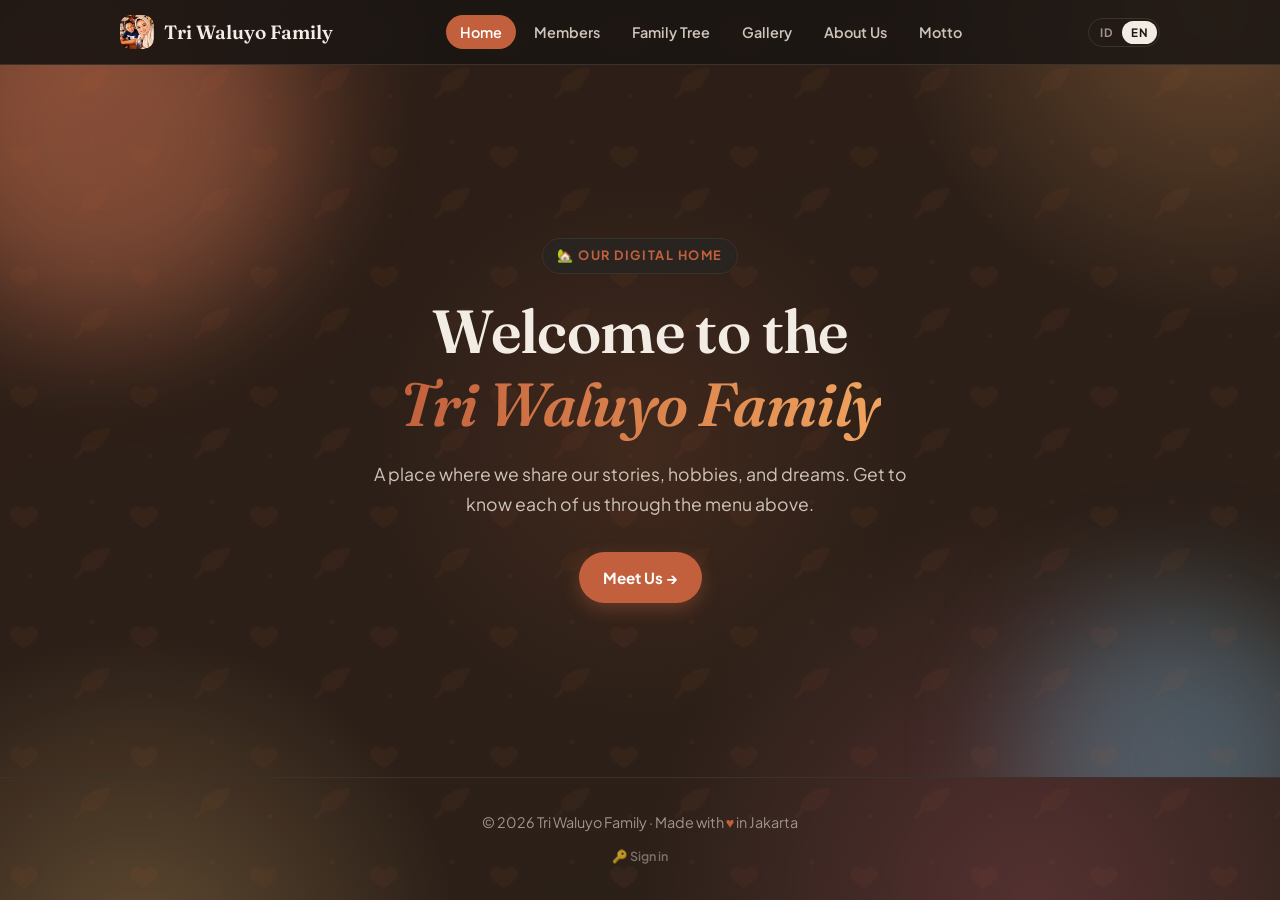
==== commit 231e1188: "Add files via upload" ====
--- a/index.html
+++ b/index.html
@@ -9,8 +9,8 @@
     <link rel="preconnect" href="https://fonts.googleapis.com">
     <link rel="preconnect" href="https://fonts.gstatic.com" crossorigin>
     <link href="https://fonts.googleapis.com/css2?family=Fraunces:ital,opsz,wght@0,9..144,600;1,9..144,500&family=Plus+Jakarta+Sans:wght@400;600;700&display=swap" rel="stylesheet">
-    <link rel="stylesheet" href="style.css?v=28">
-    <script src="i18n.js?v=8"></script>
+    <link rel="stylesheet" href="style.css?v=33">
+    <script src="i18n.js?v=9"></script>
     <script src="admin.js?v=1"></script>
     <script src="github.js?v=2"></script>
     <script src="pengaturan.js?v=2"></script>
--- a/style.css
+++ b/style.css
@@ -693,3 +693,103 @@
 /* Logo gambar */
 .logo-mark.logo-gambar { background: none; overflow: hidden; }
 .logo-mark img { width: 100%; height: 100%; object-fit: cover; border-radius: 10px; display: block; }
+
+/* Video di galeri */
+.photo .cover .play {
+    position: absolute; left: 50%; top: 50%; z-index: 1; width: 58px; height: 58px; margin: -29px 0 0 -29px;
+    display: grid; place-items: center; padding-left: 4px; border-radius: 50%;
+    background: rgba(15, 12, 10, .6); color: #fff; font-size: 1.4rem; pointer-events: none;
+    opacity: 0; transition: opacity .4s;
+}
+.photo .cover.main-video .play { opacity: 1; }
+.lightbox video { display: block; max-height: 78vh; max-width: 100%; margin: 0 auto; border-radius: 12px; background: #000; }
+.lightbox video[hidden], .lightbox img[hidden], .lb-yt[hidden] { display: none; }
+.lb-yt { width: min(960px, calc(100vw - 140px)); aspect-ratio: 16 / 9; max-height: 78vh; margin: 0 auto; }
+.lb-yt iframe { width: 100%; height: 100%; border: 0; border-radius: 12px; }
+@media (max-width: 640px) { .lb-yt { width: calc(100vw - 40px); } }
+.thumb em {
+    position: absolute; left: 4px; top: 4px; background: rgba(15, 12, 10, .75); color: #fff;
+    font-size: .62rem; font-style: normal; font-weight: 700; padding: 1px 6px; border-radius: 999px;
+}
+.thumb em.besar { background: #d9534f; }
+.yt-baris { display: flex; gap: 8px; }
+.yt-baris input { flex: 1; min-width: 0; }
+.yt-baris .btn { white-space: nowrap; padding: 10px 16px; }
+
+/* ---------- Silsilah: siluet pohon & pita judul keluarga ----------
+   Warna diturunkan dari --brand & --bg, sehingga serasi di tema terang/gelap dan ikut Pengaturan Situs */
+.page > section#silsilah { position: relative; isolation: isolate; overflow: hidden; }
+/* Siluet pohon keluarga yang sangat samar */
+#silsilah::after {
+    content: ""; position: absolute; z-index: -1; pointer-events: none;
+    width: min(760px, 120vw); aspect-ratio: 1; left: 50%; bottom: -60px; transform: translateX(-50%);
+    background: var(--brand); opacity: .06;
+    -webkit-mask: url("data:image/svg+xml,<svg xmlns='http://www.w3.org/2000/svg' viewBox='0 0 400 400'><path d='M188 400c6-60 4-104-10-140-12-30-36-50-60-64l10-10c24 12 44 30 56 52 4-30 2-56-8-84l14-4c12 32 14 62 8 94 14-26 36-44 64-56l6 12c-30 14-52 34-62 62-8 22-6 56 2 138z'/><circle cx='200' cy='110' r='78'/><circle cx='120' cy='160' r='62'/><circle cx='282' cy='160' r='62'/><circle cx='150' cy='80' r='52'/><circle cx='252' cy='78' r='54'/><circle cx='200' cy='190' r='56'/></svg>") no-repeat center / contain; mask: url("data:image/svg+xml,<svg xmlns='http://www.w3.org/2000/svg' viewBox='0 0 400 400'><path d='M188 400c6-60 4-104-10-140-12-30-36-50-60-64l10-10c24 12 44 30 56 52 4-30 2-56-8-84l14-4c12 32 14 62 8 94 14-26 36-44 64-56l6 12c-30 14-52 34-62 62-8 22-6 56 2 138z'/><circle cx='200' cy='110' r='78'/><circle cx='120' cy='160' r='62'/><circle cx='282' cy='160' r='62'/><circle cx='150' cy='80' r='52'/><circle cx='252' cy='78' r='54'/><circle cx='200' cy='190' r='56'/></svg>") no-repeat center / contain;
+}
+#silsilah .section-head .eyebrow { margin-bottom: 14px; }
+/* Judul tiap keluarga besar sebagai pita */
+#silsilah .ft-blok h3 {
+    display: table; margin: 0 auto 6px; padding: 8px 22px; border-radius: 999px;
+    background: color-mix(in srgb, var(--card) 85%, transparent); border: 1px solid color-mix(in srgb, var(--brand) 30%, var(--line));
+    box-shadow: var(--shadow);
+}
+#silsilah .ft-blok h3::before { content: "🏡 "; }
+#silsilah .fam { background: color-mix(in srgb, var(--brand) 7%, var(--card)); border-color: color-mix(in srgb, var(--brand) 22%, var(--line)); }
+
+/* ---------- Latar hangat & animasi — semua halaman ----------
+   Dua lapisan tetap di belakang isi halaman:
+   1) cahaya hangat (oranye, amber, mawar) yang bergeser perlahan seperti aurora
+   2) pola hati & daun samar yang melayang naik
+   Warna diturunkan dari --brand, jadi ikut tema terang/gelap & Pengaturan Situs. */
+body::before, body::after { content: ""; position: fixed; z-index: -1; pointer-events: none; }
+body::before {
+    inset: -20vmax;
+    background:
+        radial-gradient(40vmax 40vmax at 18% 22%, color-mix(in srgb, var(--brand) 34%, transparent), transparent 70%),
+        radial-gradient(36vmax 36vmax at 82% 18%, color-mix(in srgb, #f0a35e 30%, transparent), transparent 70%),
+        radial-gradient(44vmax 44vmax at 72% 82%, color-mix(in srgb, #e46b8a 22%, transparent), transparent 70%),
+        radial-gradient(36vmax 36vmax at 22% 86%, color-mix(in srgb, #f4c27a 26%, transparent), transparent 70%),
+        radial-gradient(30vmax 30vmax at 50% 50%, color-mix(in srgb, var(--brand) 14%, transparent), transparent 70%),
+        linear-gradient(160deg, color-mix(in srgb, var(--brand) 12%, transparent), color-mix(in srgb, #f0a35e 8%, transparent));
+    animation: latar-aurora 30s ease-in-out infinite alternate;
+}
+body::after {
+    /* Lebih besar dari layar; digeser tepat satu ukuran pola (120 x 240 px) agar perulangannya mulus */
+    inset: -240px;
+    background: var(--brand); opacity: .06;
+    -webkit-mask: url("data:image/svg+xml,<svg xmlns='http://www.w3.org/2000/svg' width='120' height='120' viewBox='0 0 120 120'><path d='M24 30c-4-6-14-4-14 4 0 7 14 14 14 14s14-7 14-14c0-8-10-10-14-4z'/><path d='M84 78c10-12 26-10 26-10s-2 16-14 22c-6 3-12 1-12 1s-4 6-8 8l-2-3c4-3 7-8 7-8s-2-5 3-10z'/><circle cx='92' cy='22' r='3'/><circle cx='30' cy='96' r='2.5'/></svg>") repeat; mask: url("data:image/svg+xml,<svg xmlns='http://www.w3.org/2000/svg' width='120' height='120' viewBox='0 0 120 120'><path d='M24 30c-4-6-14-4-14 4 0 7 14 14 14 14s14-7 14-14c0-8-10-10-14-4z'/><path d='M84 78c10-12 26-10 26-10s-2 16-14 22c-6 3-12 1-12 1s-4 6-8 8l-2-3c4-3 7-8 7-8s-2-5 3-10z'/><circle cx='92' cy='22' r='3'/><circle cx='30' cy='96' r='2.5'/></svg>") repeat;
+    -webkit-mask-size: 120px; mask-size: 120px;
+    animation: latar-melayang 45s linear infinite;
+}
+@keyframes latar-aurora {
+    0%   { transform: translate3d(0, 0, 0) rotate(0deg) scale(1); }
+    50%  { transform: translate3d(4vmax, -3vmax, 0) rotate(8deg) scale(1.08); }
+    100% { transform: translate3d(-3vmax, 3vmax, 0) rotate(-6deg) scale(1.03); }
+}
+@keyframes latar-melayang { to { transform: translate3d(120px, -240px, 0); } }
+
+/* Bagian berlatar penuh dibuat tembus agar latar hangat terlihat */
+.about { background: color-mix(in srgb, var(--bg-alt) 40%, transparent); }
+/* Kartu sedikit transparan: hangatnya latar ikut terasa, tulisan tetap jelas */
+.member, .value, .photo, .profile, .fam, .pc {
+    background-color: color-mix(in srgb, var(--card) 90%, transparent);
+}
+
+/* Beranda: lingkaran cahaya mengapung & judul berkilau lembut */
+.hero::before { animation: hero-apung 16s ease-in-out infinite alternate; }
+.hero::after { animation: hero-apung 19s ease-in-out infinite alternate-reverse; }
+@keyframes hero-apung { to { transform: translate3d(40px, 30px, 0) scale(1.15); } }
+.hero h1 em {
+    background: linear-gradient(90deg, var(--brand), #f0a35e, #e46b8a, var(--brand));
+    background-size: 300% 100%;
+    -webkit-background-clip: text; background-clip: text; color: transparent;
+    animation: judul-kilau 8s ease-in-out infinite alternate;
+}
+@keyframes judul-kilau { to { background-position: 100% 0; } }
+
+/* Hormati pengaturan "kurangi gerakan" di perangkat */
+@media (prefers-reduced-motion: reduce) {
+    body::before, body::after, .hero::before, .hero::after, .hero h1 em { animation: none; }
+}
+/* Siluet pohon baru tampil setelah silsilah selesai dimuat */
+#silsilah:not(:has(.ft-blok))::after { display: none; }
